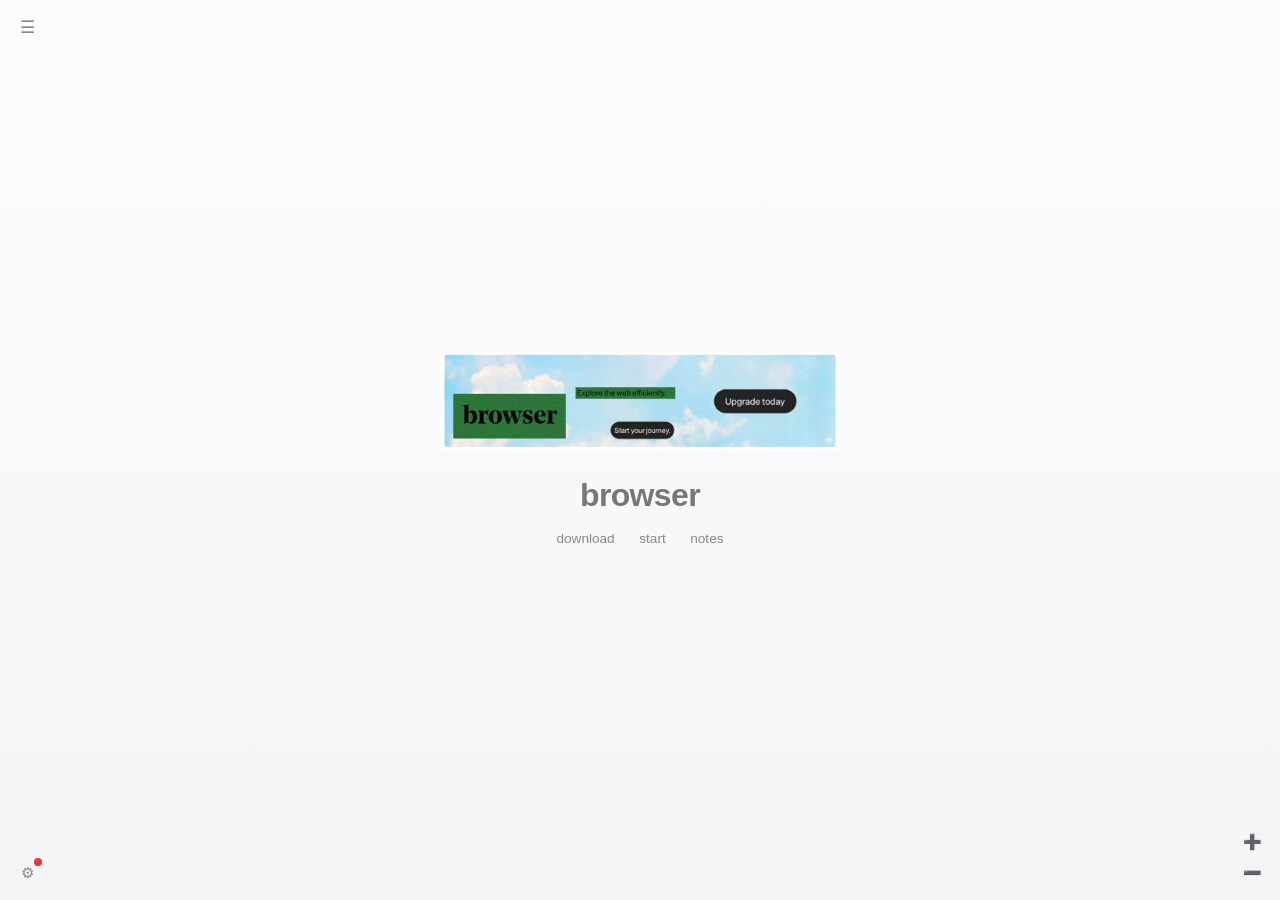
==== docs/index.html @ f2b60b20 "refactor: reorganize gh-pages branch for /docs deployment - Move all website content into docs/ (Git" ====
<!DOCTYPE html>
<html lang="en">
<head>
  <meta charset="UTF-8">
  <meta name="viewport" content="width=device-width, initial-scale=1">
  <title>browser</title>
  <link rel="stylesheet" href="assets/css/site.css">
</head>
<body class="sidebar-hidden">
  <button class="sidebar-toggle" onclick="toggleSidebar()">☰</button>
  <button class="settings-fab" type="button" aria-label="Settings" title="Settings" aria-expanded="false" onclick="toggleSettingsModal(event)">⚙</button>
  <div class="zoom-controls">
    <button type="button" aria-label="Zoom in" onclick="zoomIn()">➕</button>
    <button type="button" aria-label="Zoom out" onclick="zoomOut()">➖</button>
  </div>
  <div class="settings-modal" id="settingsModal" role="dialog" aria-label="Settings" aria-hidden="true">
    <div class="settings-modal-title">Settings</div>
    <div class="settings-modal-note">Theme</div>
    <div class="settings-theme-options">
      <button class="settings-theme-btn" type="button" data-theme="default" onclick="setTheme('default')">Default</button>
      <button class="settings-theme-btn" type="button" data-theme="neutral" onclick="setTheme('neutral')">Neutral</button>
    </div>
    <div class="settings-release">
      <div class="settings-release-row"><span>Current</span><strong id="currentRelease">n/a</strong></div>
      <div class="settings-release-row"><span>Website</span><strong id="websiteVersion">n/a</strong></div>
      <div class="settings-release-row"><span>Latest</span><strong id="latestRelease">n/a</strong></div>
      <div class="settings-release-row"><span>Installer</span><strong>DMG (macOS)</strong></div>
    </div>
  </div>

  <aside class="sidebar">
    <img src="https://avatars.githubusercontent.com/u/258653415?s=200&v=4" class="sidebar-logo" style="width: 32px; height: 32px; border-radius: 6px; margin-bottom: 0.5rem;">

    <div class="sidebar-title">Navigation</div>
    <ul class="sidebar-nav">
      <li><a href="index.html">Home</a></li>
      <li><a href="https://github.com/palmshed/via/releases/latest/download/via.dmg">Download</a></li>
      <li><a href="features.html">Features</a></li>
    </ul>

    <div class="sidebar-title">Links</div>
    <ul class="sidebar-nav">
      <li><a href="https://github.com/palmshed" target="_blank">♡</a></li>
    </ul>

    <div class="sidebar-title">Blog</div>
    <ul class="sidebar-nav">
      <li><a href="getting-started.html">Start</a></li>
      <li><a href="writings/fundamentals.html">Fundamentals</a></li>
      <li><a href="writings/browser-ai.html">AI</a></li>
      <li><a href="writings/handmade.html">Handmade</a></li>
      <li><a href="book-of-faith.html">Faith</a></li>
    </ul>
  </aside>

  <main class="main centered">
    <img src="assets/images/brand-mark.png" width="400" height="100" decoding="async" fetchpriority="high" alt="browser">
    <h1>browser</h1>
    <div class="home-links">
      <a href="https://github.com/palmshed/via/releases/latest/download/via.dmg">download</a>
      <span>·</span>
      <a href="getting-started.html">start</a>
      <span>·</span>
      <a href="https://palmshed.medium.com/notes-520da32fc748">notes</a>
    </div>
  </main>

  <script>
    function toggleSidebar() {
      document.body.classList.toggle('sidebar-hidden');
      document.querySelector('.sidebar-toggle').textContent =
        document.body.classList.contains('sidebar-hidden') ? '☰' : '✕';
    }

    function toggleSettingsModal(event) {
      event.stopPropagation();
      const modal = document.getElementById("settingsModal");
      const fab = document.querySelector(".settings-fab");
      if (!modal || !fab) return;
      const isOpen = modal.classList.toggle("open");
      modal.setAttribute("aria-hidden", isOpen ? "false" : "true");
      fab.setAttribute("aria-expanded", isOpen ? "true" : "false");
    }

    function closeSettingsModal() {
      const modal = document.getElementById("settingsModal");
      const fab = document.querySelector(".settings-fab");
      if (!modal || !fab) return;
      modal.classList.remove("open");
      modal.setAttribute("aria-hidden", "true");
      fab.setAttribute("aria-expanded", "false");
    }

    function syncThemeButtons(theme) {
      document.querySelectorAll(".settings-theme-btn").forEach((btn) => {
        btn.classList.toggle("active", btn.dataset.theme === theme);
      });
    }

    function applyTheme(theme) {
      document.body.setAttribute("data-theme", theme);
      syncThemeButtons(theme);
    }

    function setTheme(theme) {
      localStorage.setItem("browser-theme", theme);
      applyTheme(theme);
    }

    function initTheme() {
      const savedTheme = localStorage.getItem("browser-theme") || "default";
      applyTheme(savedTheme);
    }

    function checkForUpdates() {
      const fab = document.querySelector(".settings-fab");
      if (!fab) return;
      const lastVersion = localStorage.getItem("last-website-version");
      const currentVersion = document.getElementById("websiteVersion")?.textContent;
      if (currentVersion && currentVersion !== "n/a" && currentVersion !== lastVersion) {
        fab.classList.add("has-updates");
      }
      fab.addEventListener("click", () => {
        fab.classList.remove("has-updates");
        if (currentVersion && currentVersion !== "n/a") {
          localStorage.setItem("last-website-version", currentVersion);
        }
      }, { once: true });
    }

    async function loadReleaseInfo() {
      const currentEl = document.getElementById("currentRelease");
      const websiteEl = document.getElementById("websiteVersion");
      const latestEl = document.getElementById("latestRelease");
      if (!currentEl || !latestEl) return;

      currentEl.textContent = "n/a";
      latestEl.textContent = "n/a";
      if (websiteEl) websiteEl.textContent = "n/a";

      let fallbackCurrent = "";
      try {
        const currentRes = await fetch("VERSION", { cache: "no-store" });
        if (currentRes.ok) {
          fallbackCurrent = (await currentRes.text()).trim();
        }
      } catch (_) {}

      try {
        const latestRes = await fetch("https://api.github.com/repos/palmshed/via/releases/latest", {
          headers: { "Accept": "application/vnd.github+json" },
        });
        if (latestRes.ok) {
          const latest = await latestRes.json();
          const tag = String(latest.tag_name || "").replace(/^desktop\/app-/, "");
          if (tag) {
            latestEl.textContent = tag;
            currentEl.textContent = tag;
          }
        }
      } catch (_) {}

      if (fallbackCurrent) {
        currentEl.textContent = fallbackCurrent;
      }

      if (websiteEl) {
        try {
          const webRes = await fetch("WEBSITE-VERSION", { cache: "no-store" });
          if (webRes.ok) {
            websiteEl.textContent = (await webRes.text()).trim();
          } else {
            websiteEl.textContent = new Date().toISOString().split('T')[0];
          }
        } catch (_) {
          websiteEl.textContent = new Date().toISOString().split('T')[0];
        }
      }
    }

    document.addEventListener("click", (event) => {
      const modal = document.getElementById("settingsModal");
      const fab = document.querySelector(".settings-fab");
      if (!modal || !fab) return;
      if (!modal.contains(event.target) && !fab.contains(event.target)) {
        closeSettingsModal();
      }
    });

    document.addEventListener("keydown", (event) => {
      if (event.key === "Escape") {
        closeSettingsModal();
      }
    });

    (function () {
      initTheme();
      loadReleaseInfo().then(checkForUpdates);

      const currentZoom = { level: 1 };
      function zoomIn() {
        if (currentZoom.level < 2) {
          currentZoom.level += 0.1;
          document.body.style.zoom = currentZoom.level;
        }
      }
      function zoomOut() {
        if (currentZoom.level > 0.5) {
          currentZoom.level -= 0.1;
          document.body.style.zoom = currentZoom.level;
        }
      }
      window.zoomIn = zoomIn;
      window.zoomOut = zoomOut;

      const toggleBtn = document.querySelector('.sidebar-toggle');
      if (!toggleBtn) return;
      const getScrollPosition = () => window.scrollY || document.documentElement.scrollTop || document.body.scrollTop || 0;
      const handleScroll = () => {
        if (getScrollPosition() > 0) {
          toggleBtn.classList.add('scroll-hide');
        } else {
          toggleBtn.classList.remove('scroll-hide');
        }
      };
      window.addEventListener('scroll', handleScroll, { passive: true });
      handleScroll();
    })();
  </script>
</body>
</html>
---- docs/assets/css/site.css ----
* { box-sizing: border-box; }
:root {
  --sidebar-width: 240px;
  --text: #1a1a1a;
  --text-muted: #888888;
  --bg: #ffffff;
  --border: #e5e5e5;
  --radius: 6px;
}
body {
  margin: 0;
  min-height: 100vh;
  display: flex;
  font-family: -apple-system, BlinkMacSystemFont, sans-serif;
  background: linear-gradient(180deg, #f7f7f9 0%, #ebedf1 60%, #e1e3e8 100%);
  color: var(--text);
  line-height: 1.5;
  -webkit-font-smoothing: antialiased;
}

body::before {
  content: "";
  position: fixed;
  inset: 0;
  background: rgba(255, 255, 255, 0.6);
  mix-blend-mode: lighten;
  pointer-events: none;
  z-index: -2;
}
body::after {
  content: "";
  position: fixed;
  inset: 0;
  pointer-events: none;
  z-index: -1;
  opacity: 0;
}

.sidebar-toggle {
  position: fixed;
  top: 0.9rem;
  left: 0.9rem;
  width: 26px;
  height: 26px;
  background: transparent;
  border: 0;
  border-radius: 0;
  cursor: pointer;
  display: flex;
  align-items: center;
  justify-content: center;
  font-size: 17px;
  font-weight: 400;
  color: var(--text-muted);
  z-index: 120;
  transition: left 0.2s ease, color 0.15s ease, opacity 0.15s ease;
}
.sidebar-toggle.scroll-hide {
  opacity: 0;
  pointer-events: none;
  transform: translateX(-10px);
}
.sidebar-toggle.scroll-hide { opacity: 0; pointer-events: none; }
.sidebar-toggle:hover { color: var(--text); opacity: 1; }
body.sidebar-hidden .sidebar-toggle { left: 0.9rem; }
body:not(.sidebar-hidden) .sidebar-toggle { left: calc(var(--sidebar-width) + 0.9rem); }

.settings-fab {
  position: fixed;
  left: 0.9rem;
  bottom: 0.9rem;
  width: 26px;
  height: 26px;
  background: transparent;
  border: 0;
  border-radius: 0;
  cursor: pointer;
  display: flex;
  align-items: center;
  justify-content: center;
  font-size: 15px;
  font-weight: 400;
  color: var(--text-muted);
  z-index: 120;
}
.settings-fab.has-updates::after {
  content: '';
  position: absolute;
  top: -2px;
  right: -2px;
  width: 8px;
  height: 8px;
  background: #e53935;
  border-radius: 50%;
  animation: pulse 2s infinite;
}
@keyframes pulse {
  0% { opacity: 1; transform: scale(1); }
  50% { opacity: 0.7; transform: scale(1.1); }
  100% { opacity: 1; transform: scale(1); }
}
  transition: color 0.15s ease, opacity 0.15s ease;
}
.settings-fab:hover { color: var(--text); opacity: 1; }

.zoom-controls {
  position: fixed !important;
  right: 0.9rem !important;
  bottom: 0.9rem !important;
  display: flex !important;
  flex-direction: column;
  gap: 0.3rem;
  z-index: 120;
}
.zoom-controls button {
  width: 26px;
  height: 26px;
  background: transparent;
  border: 0;
  border-radius: 0;
  cursor: pointer;
  display: flex;
  align-items: center;
  justify-content: center;
  font-size: 15px;
  font-weight: 400;
  color: var(--text-muted);
  transition: color 0.15s ease, opacity 0.15s ease;
}
.zoom-controls button:hover { color: var(--text); opacity: 1; }

.settings-modal {
  position: fixed;
  left: 0.9rem;
  bottom: 2.9rem;
  min-width: 170px;
  max-width: 200px;
  padding: 0.45rem 0.5rem;
  border: 1px solid var(--border);
  border-radius: 5px;
  background: rgba(255, 255, 255, 0.9);
  color: var(--text);
  z-index: 130;
  box-shadow: 0 2px 8px rgba(0, 0, 0, 0.08);
  opacity: 0;
  transform: translateY(4px);
  pointer-events: none;
  transition: opacity 0.1s ease, transform 0.1s ease;
}
.settings-modal.open {
  opacity: 1;
  transform: translateY(0);
  pointer-events: auto;
}
.settings-modal-title {
  font-size: 0.72rem;
  font-weight: 600;
  margin-bottom: 0.15rem;
}
.settings-modal-note {
  font-size: 0.66rem;
  color: var(--text-muted);
  margin-bottom: 0.2rem;
}
.settings-theme-options {
  display: grid;
  gap: 0.1rem;
}
.settings-theme-btn {
  border: 0;
  border-radius: 3px;
  background: transparent;
  color: var(--text);
  font-size: 0.68rem;
  text-align: left;
  padding: 0.18rem 0.28rem 0.18rem 0.85rem;
  cursor: pointer;
  outline: none;
  box-shadow: none;
  appearance: none;
  position: relative;
  padding-left: 1rem;
}
.settings-theme-btn:hover {
  border: 0;
  background: transparent;
  color: var(--text);
  outline: none;
  box-shadow: none;
}
.settings-theme-btn:focus,
.settings-theme-btn:focus-visible,
.settings-theme-btn:active {
  outline: none;
  box-shadow: none;
  border: 0;
}
.settings-theme-btn.active {
  background: transparent;
  font-weight: 500;
}
.settings-theme-btn.active::before {
  content: "";
  position: absolute;
  left: 0.3rem;
  top: 50%;
  width: 0.2rem;
  height: 0.2rem;
  border-radius: 50%;
  background: currentColor;
  transform: translateY(-50%);
  opacity: 0.45;
}
.settings-release {
  margin-top: 0.28rem;
  padding-top: 0.28rem;
  border-top: 1px solid var(--border);
}
.settings-release-row {
  display: flex;
  align-items: center;
  justify-content: space-between;
  gap: 0.5rem;
  font-size: 0.64rem;
  color: var(--text-muted);
  line-height: 1.3;
}
.settings-release-row + .settings-release-row {
  margin-top: 0.1rem;
}
.settings-release-row strong {
  color: var(--text);
  font-weight: 500;
}

.sidebar {
  width: var(--sidebar-width);
  background: rgba(255, 255, 255, 0.9);
  border-right: 1px solid var(--border);
  padding: 3.5rem 1.25rem 2rem;
  display: flex;
  flex-direction: column;
  position: fixed;
  height: 100vh;
  overflow-y: auto;
  z-index: 110;
  transition: transform 0.2s ease;
}
body.sidebar-hidden .sidebar { transform: translateX(-100%); }

.sidebar-logo { font-size: 1rem; font-weight: 600; margin-bottom: 0.15rem; }
.sidebar-title { font-size: 0.6rem; text-transform: uppercase; letter-spacing: 0.1em; color: var(--text-muted); margin-bottom: 0.5rem; margin-top: 1.25rem; }
.sidebar-nav { list-style: none; padding: 0; margin: 0 0 1.5rem; }
.sidebar-nav li { margin-bottom: 0.1rem; }
.sidebar-nav a { color: var(--text-muted); text-decoration: none; font-size: 0.8rem; display: block; padding: 0.35rem 0.5rem; border-radius: 4px; transition: 0.15s; }
.sidebar-nav a:hover { color: var(--text); background: #fafafa; }

.main {
  flex: 1;
  margin-left: var(--sidebar-width);
  padding: 3rem 2rem;
  transition: margin 0.2s ease;
  max-width: 560px;
  z-index: 100;
  position: relative;
}
body.sidebar-hidden .main { margin: 0 auto; }
.main.centered {
  display: flex;
  flex-direction: column;
  align-items: center;
  justify-content: center;
  text-align: center;
  margin: 0 auto;
  max-width: 100%;
}

.loader { width: 20px; height: 20px; border: 1.5px solid var(--border); border-top-color: var(--text); border-radius: 50%; animation: spin 0.6s linear infinite; margin-bottom: 1.25rem; }
@keyframes spin { to { transform: rotate(360deg); } }
.loaded .loader { opacity: 0; pointer-events: none; }
img { margin-bottom: 1.25rem; max-width: 100%; height: auto; border-radius: var(--radius); }

h1 {
  font-size: 2rem;
  font-weight: 600;
  margin: 0 0 0.3rem;
  letter-spacing: -0.02em;
  color: #777;
}
h1.page-title { font-size: 1.5rem; font-weight: 600; margin-bottom: 0.3rem; }
a {
  color: inherit;
  text-decoration: none;
  display: inline-block;
  transform: translateY(0) scale(1);
  transition: color 0.15s ease, transform 0.12s ease, opacity 0.12s ease;
}
a:hover { color: #444; }
a:active {
  transform: translateY(1px) scale(0.98);
  opacity: 0.9;
}

.sidebar-nav a,
.home-links a,
.breadcrumb a {
  opacity: 0;
  animation: link-in 0.28s ease forwards;
}

.sidebar-nav li:nth-child(1) a { animation-delay: 0.03s; }
.sidebar-nav li:nth-child(2) a { animation-delay: 0.06s; }
.sidebar-nav li:nth-child(3) a { animation-delay: 0.09s; }
.sidebar-nav li:nth-child(4) a { animation-delay: 0.12s; }
.sidebar-nav li:nth-child(5) a { animation-delay: 0.15s; }
.home-links a:nth-child(1),
.breadcrumb a:nth-child(1) { animation-delay: 0.05s; }
.home-links a:nth-child(2),
.breadcrumb a:nth-child(2) { animation-delay: 0.09s; }
.home-links a:nth-child(3),
.breadcrumb a:nth-child(3) { animation-delay: 0.13s; }

@keyframes link-in {
  from {
    opacity: 0;
    transform: translateY(4px) scale(0.995);
  }
  to {
    opacity: 1;
    transform: translateY(0) scale(1);
  }
}

.home-links {
  display: flex;
  gap: 0.65rem;
  margin-top: 0.35rem;
  font-size: 0.85rem;
  align-items: center;
  justify-content: center;
  flex-wrap: wrap;
}
.home-links a { color: var(--text-muted); }
.home-links a:hover { color: var(--text); }
.home-links span { color: var(--border); }
.breadcrumb { display: flex; align-items: center; gap: 0.35rem; font-size: 0.75rem; color: var(--text-muted); margin-bottom: 1.25rem; }
.breadcrumb a { color: var(--text-muted); }
.breadcrumb a:hover { color: var(--text); }
.breadcrumb span { color: var(--border); }

.page-header { margin-bottom: 1.5rem; padding-bottom: 1.25rem; border-bottom: 1px solid var(--border); }
.page-header .category { display: inline-block; font-size: 0.6rem; font-weight: 600; text-transform: uppercase; letter-spacing: 0.08em; color: #444; margin-bottom: 0.4rem; }
.page-header .date { color: var(--text-muted); font-size: 0.8rem; }

.content {
  font-size: 0.9rem;
  line-height: 1.6;
  width: 100%;
  max-width: 560px;
  display: grid;
  gap: 0.75rem;
}
.content p { margin: 0 0 1rem; }
.content ul, .content ol { margin: 0 0 1rem; padding-left: 1rem; }
.content li { margin-bottom: 0.25rem; }
.content code { background: #fafafa; padding: 0.1rem 0.3rem; border-radius: 3px; font-family: "SF Mono", Monaco, monospace; font-size: 0.85em; }
.content pre { background: #fafafa; padding: 0.75rem; border-radius: 4px; overflow-x: auto; margin: 0.5rem 0; }
.content pre code { background: transparent; padding: 0; }

.section {
  border: 1px solid var(--border);
  border-radius: var(--radius);
  padding: 1rem;
  margin: 0;
  min-height: 120px;
}
.section h3 { margin: 0 0 0.35rem; font-size: 0.9rem; font-weight: 600; }
.section p { margin: 0; color: var(--text-muted); font-size: 0.85rem; }
.section ul { margin: 0.35rem 0 0; padding-left: 0.85rem; }
.section li { color: var(--text-muted); font-size: 0.8rem; }

.shortcuts-grid { display: grid; grid-template-columns: repeat(auto-fill, minmax(120px, 1fr)); gap: 0.4rem; margin-top: 0.6rem; }
.shortcut { display: flex; align-items: center; gap: 0.4rem; padding: 0.3rem 0.5rem; background: #fafafa; border-radius: 4px; font-size: 0.75rem; }
.shortcut kbd { background: var(--bg); border: 1px solid var(--border); border-radius: 3px; padding: 0.1rem 0.3rem; font-family: "SF Mono", Monaco, monospace; font-size: 0.65rem; min-width: 36px; text-align: center; }

@media (max-width: 768px) {
  .sidebar {
    display: flex !important;
    transform: translateX(-100%);
    z-index: 200;
    box-shadow: 2px 0 10px rgba(0,0,0,0.1);
  }
  body:not(.sidebar-hidden) .sidebar { transform: translateX(0); }
  .sidebar-toggle {
    display: flex !important;
    left: 0.6rem !important;
    top: 0.6rem !important;
  }
  body:not(.sidebar-hidden) .sidebar-toggle {
    left: calc(var(--sidebar-width) + 0.6rem) !important;
  }
  .settings-fab {
    left: 0.6rem !important;
    bottom: 0.6rem !important;
  }
  .settings-modal {
    left: 0.6rem !important;
    bottom: 2.55rem !important;
  }
  .main { margin: 0 auto !important; padding: 3.5rem 0.85rem 1.25rem; }
  h1 { font-size: 1.5rem; }
  h1.page-title { font-size: 1.25rem; }
  .content {
    max-width: 100%;
    gap: 0.55rem;
    font-size: 0.86rem;
  }
  .section {
    padding: 0.75rem;
    min-height: 96px;
  }
  .section h3 { font-size: 0.82rem; margin-bottom: 0.25rem; }
  .section p { font-size: 0.8rem; }
  .section ul, .section ol { margin-bottom: 0.65rem; }
  .section li { font-size: 0.76rem; }
  .shortcuts-grid { grid-template-columns: repeat(2, 1fr); }
}

@media (prefers-reduced-motion: reduce) {
  a { transition: color 0.15s ease; }
  .sidebar-nav a,
  .home-links a,
  .breadcrumb a {
    opacity: 1;
    animation: none;
  }
  a:active {
    transform: none;
    opacity: 1;
  }
}

[data-theme="neutral"] {
  --text-muted: #555759;
  --text: #555759;
  --border: #d0d0d0;
  --bg: #e8e8e8;
}
[data-theme="neutral"] body {
  background: linear-gradient(180deg, #d8d8d8 0%, #c8c8c8 60%, #b8b8b8 100%) !important;
}
[data-theme="neutral"] .sidebar {
  background: rgba(230, 230, 230, 0.95) !important;
}
[data-theme="neutral"] .section {
  border-color: #d0d0d0 !important;
  background: rgba(240, 240, 240, 0.9) !important;
}
[data-theme="neutral"] h1,
[data-theme="neutral"] h1.page-title {
  color: #555759 !important;
}
[data-theme="neutral"] a:hover {
  color: #555759 !important;
}
[data-theme="neutral"] .sidebar-nav a:hover {
  background: #d8d8d8 !important;
}
[data-theme="neutral"] .shortcut {
  background: #d8d8d8 !important;
}
[data-theme="neutral"] .shortcut kbd {
  background: #e8e8e8 !important;
  border-color: #b0b0b0 !important;
}
[data-theme="neutral"] .content pre {
  background: #d8d8d8 !important;
}
[data-theme="neutral"] .content code {
  background: #d8d8d8 !important;
}
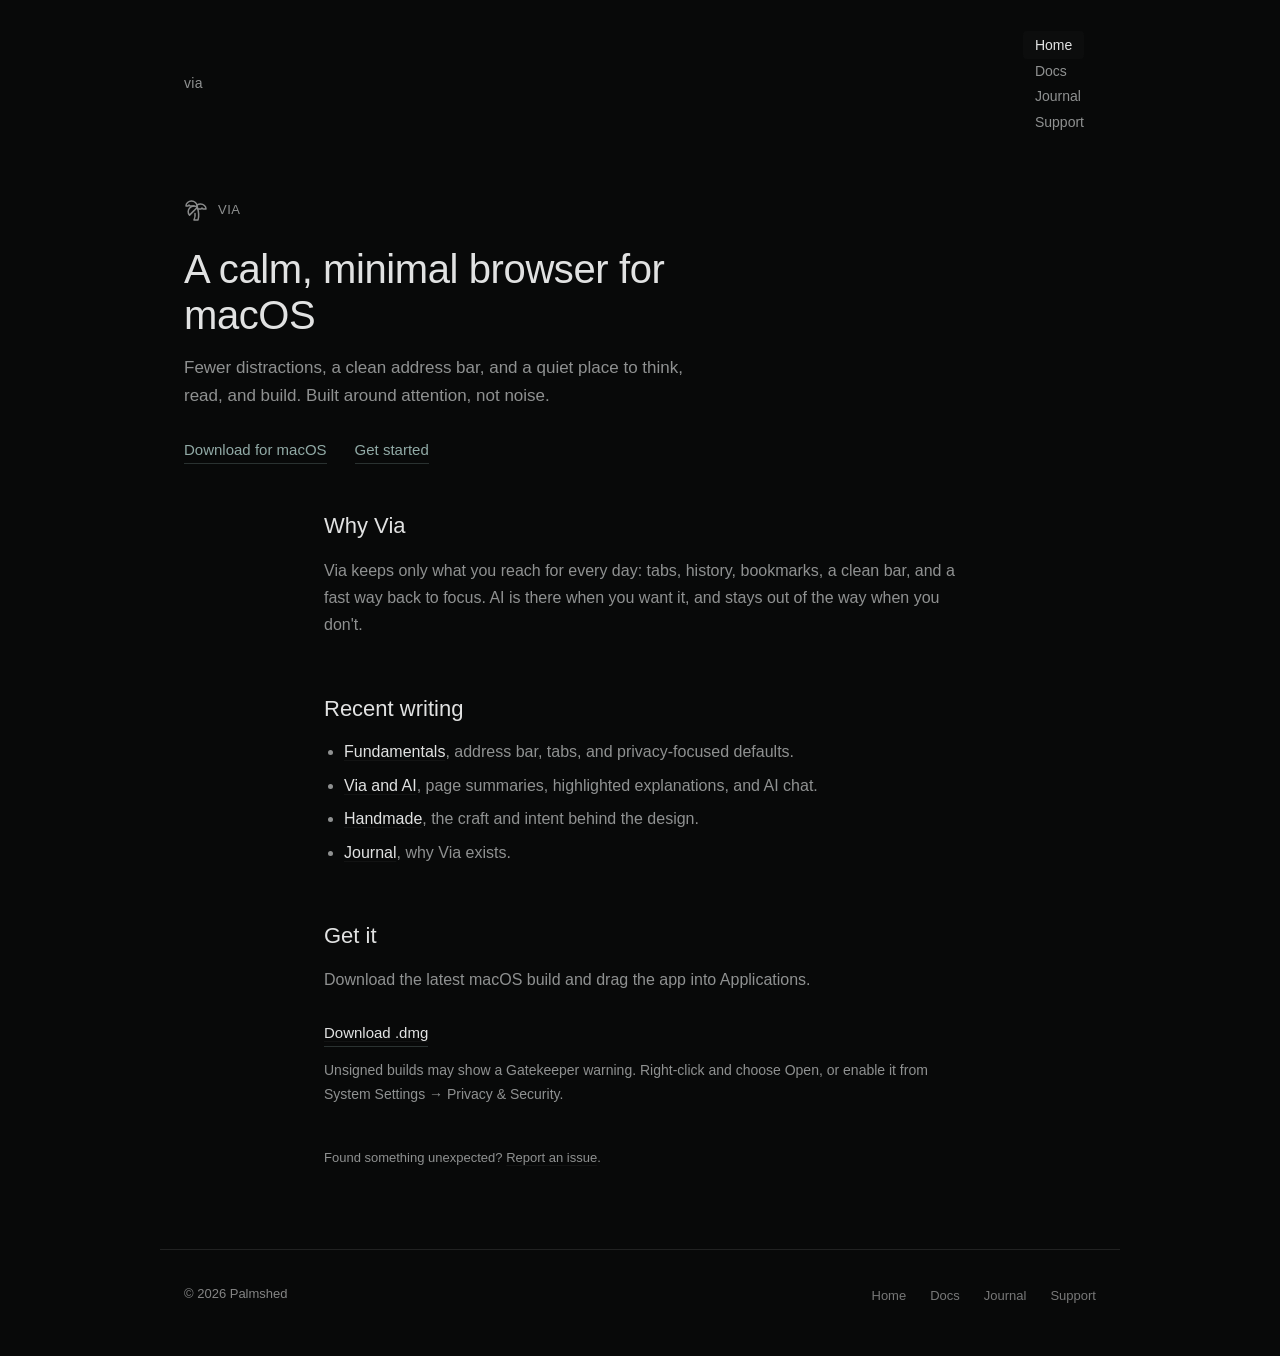
==== commit 2f4ff201: "restyle: align website with shed/website design system Replace sidebar layout with horizontal top na" ====
--- a/docs/index.html
+++ b/docs/index.html
@@ -1,231 +1,110 @@
-<!DOCTYPE html>
+<!doctype html>
 <html lang="en">
-<head>
-  <meta charset="UTF-8">
-  <meta name="viewport" content="width=device-width, initial-scale=1">
-  <title>browser</title>
-  <link rel="stylesheet" href="assets/css/site.css">
-</head>
-<body class="sidebar-hidden">
-  <button class="sidebar-toggle" onclick="toggleSidebar()">☰</button>
-  <button class="settings-fab" type="button" aria-label="Settings" title="Settings" aria-expanded="false" onclick="toggleSettingsModal(event)">⚙</button>
-  <div class="zoom-controls">
-    <button type="button" aria-label="Zoom in" onclick="zoomIn()">➕</button>
-    <button type="button" aria-label="Zoom out" onclick="zoomOut()">➖</button>
-  </div>
-  <div class="settings-modal" id="settingsModal" role="dialog" aria-label="Settings" aria-hidden="true">
-    <div class="settings-modal-title">Settings</div>
-    <div class="settings-modal-note">Theme</div>
-    <div class="settings-theme-options">
-      <button class="settings-theme-btn" type="button" data-theme="default" onclick="setTheme('default')">Default</button>
-      <button class="settings-theme-btn" type="button" data-theme="neutral" onclick="setTheme('neutral')">Neutral</button>
+  <head>
+    <meta charset="utf-8" />
+    <meta name="viewport" content="width=device-width, initial-scale=1" />
+    <title>Via</title>
+    <meta name="description" content="Via ~ a calm, minimal browser for macOS." />
+    <link rel="stylesheet" href="assets/css/site.css" />
+    <link rel="icon" href="favicon.png" type="image/png" />
+    <link rel="apple-touch-icon" href="assets/images/apple-touch-icon.png" />
+    <link rel="manifest" href="site.webmanifest" />
+  </head>
+  <body>
+    <nav>
+      <span class="nav-mark">via</span>
+      <ul class="nav-links" id="nav">
+        <li><a href="./index.html" class="active">Home</a></li>
+        <li><a href="./getting-started.html">Docs</a></li>
+        <li><a href="./book-of-faith.html">Journal</a></li>
+        <li><a href="./features.html">Support</a></li>
+      </ul>
+      <button class="mobile-menu-toggle" aria-label="Menu" aria-expanded="false">Menu</button>
+    </nav>
+
+    <div class="hero">
+      <div class="hero-content">
+        <div class="hero-mark">
+          <svg viewBox="0 0 24 24" fill="none" stroke="currentColor" stroke-width="1.5" stroke-linecap="round" stroke-linejoin="round" aria-hidden="true">
+            <path d="M13 8c0-2.76-2.46-5-5.5-5S2 5.24 2 8h2l1-1 1 1h4"/>
+            <path d="M13 7.14A5.82 5.82 0 0 1 16.5 6c3.04 0 5.5 2.24 5.5 5h-3l-1-1-1 1h-3"/>
+            <path d="M5.89 9.71c-2.15 2.15-2.3 5.47-.35 7.43l4.24-4.25.7-.7.71-.71 2.12-2.12c-1.95-1.96-5.27-1.8-7.42.35"/>
+            <path d="M11 15.5c.5 2.5-.17 4.5-1 6.5h4c2-5.5-.5-12-1-14"/>
+          </svg>
+          <span>via</span>
+        </div>
+        <h1>A calm, minimal browser for macOS</h1>
+        <p>Fewer distractions, a clean address bar, and a quiet place to think, read, and build. Built around attention, not noise.</p>
+        <div class="hero-actions">
+          <a href="https://github.com/palmshed/via/releases/latest/download/via.dmg">Download for macOS</a>
+          <a href="./getting-started.html">Get started</a>
+        </div>
+      </div>
     </div>
-    <div class="settings-release">
-      <div class="settings-release-row"><span>Current</span><strong id="currentRelease">n/a</strong></div>
-      <div class="settings-release-row"><span>Website</span><strong id="websiteVersion">n/a</strong></div>
-      <div class="settings-release-row"><span>Latest</span><strong id="latestRelease">n/a</strong></div>
-      <div class="settings-release-row"><span>Installer</span><strong>DMG (macOS)</strong></div>
+
+    <div class="page">
+      <section>
+        <h2>Why Via</h2>
+        <p>Via keeps only what you reach for every day: tabs, history, bookmarks, a clean bar, and a fast way back to focus. AI is there when you want it, and stays out of the way when you don't.</p>
+      </section>
+
+      <section>
+        <h2>Recent writing</h2>
+        <ul>
+          <li><a href="./writings/fundamentals.html">Fundamentals</a>, address bar, tabs, and privacy-focused defaults.</li>
+          <li><a href="./writings/browser-ai.html">Via and AI</a>, page summaries, highlighted explanations, and AI chat.</li>
+          <li><a href="./writings/handmade.html">Handmade</a>, the craft and intent behind the design.</li>
+          <li><a href="./book-of-faith.html">Journal</a>, why Via exists.</li>
+        </ul>
+      </section>
+
+      <section>
+        <h2>Get it</h2>
+        <p>Download the latest macOS build and drag the app into Applications.</p>
+        <div class="hero-actions">
+          <a href="https://github.com/palmshed/via/releases/latest/download/via.dmg">Download .dmg</a>
+        </div>
+        <p class="subtext">Unsigned builds may show a Gatekeeper warning. Right-click and choose Open, or enable it from System Settings → Privacy &amp; Security.</p>
+      </section>
+
+      <p class="feedback">Found something unexpected? <a href="https://github.com/palmshed/via/issues">Report an issue</a>.</p>
     </div>
-  </div>
 
-  <aside class="sidebar">
-    <img src="https://avatars.githubusercontent.com/u/258653415?s=200&v=4" class="sidebar-logo" style="width: 32px; height: 32px; border-radius: 6px; margin-bottom: 0.5rem;">
+    <footer>
+      <p>&copy; 2026 Palmshed</p>
+      <ul class="footer-links">
+        <li><a href="./index.html">Home</a></li>
+        <li><a href="./getting-started.html">Docs</a></li>
+        <li><a href="./book-of-faith.html">Journal</a></li>
+        <li><a href="./features.html">Support</a></li>
+      </ul>
+    </footer>
 
-    <div class="sidebar-title">Navigation</div>
-    <ul class="sidebar-nav">
-      <li><a href="index.html">Home</a></li>
-      <li><a href="https://github.com/palmshed/via/releases/latest/download/via.dmg">Download</a></li>
-      <li><a href="features.html">Features</a></li>
-    </ul>
-
-    <div class="sidebar-title">Links</div>
-    <ul class="sidebar-nav">
-      <li><a href="https://github.com/palmshed" target="_blank">♡</a></li>
-    </ul>
-
-    <div class="sidebar-title">Blog</div>
-    <ul class="sidebar-nav">
-      <li><a href="getting-started.html">Start</a></li>
-      <li><a href="writings/fundamentals.html">Fundamentals</a></li>
-      <li><a href="writings/browser-ai.html">AI</a></li>
-      <li><a href="writings/handmade.html">Handmade</a></li>
-      <li><a href="book-of-faith.html">Faith</a></li>
-    </ul>
-  </aside>
-
-  <main class="main centered">
-    <img src="assets/images/brand-mark.png" width="400" height="100" decoding="async" fetchpriority="high" alt="browser">
-    <h1>browser</h1>
-    <div class="home-links">
-      <a href="https://github.com/palmshed/via/releases/latest/download/via.dmg">download</a>
-      <span>·</span>
-      <a href="getting-started.html">start</a>
-      <span>·</span>
-      <a href="https://palmshed.medium.com/notes-520da32fc748">notes</a>
-    </div>
-  </main>
-
-  <script>
-    function toggleSidebar() {
-      document.body.classList.toggle('sidebar-hidden');
-      document.querySelector('.sidebar-toggle').textContent =
-        document.body.classList.contains('sidebar-hidden') ? '☰' : '✕';
-    }
-
-    function toggleSettingsModal(event) {
-      event.stopPropagation();
-      const modal = document.getElementById("settingsModal");
-      const fab = document.querySelector(".settings-fab");
-      if (!modal || !fab) return;
-      const isOpen = modal.classList.toggle("open");
-      modal.setAttribute("aria-hidden", isOpen ? "false" : "true");
-      fab.setAttribute("aria-expanded", isOpen ? "true" : "false");
-    }
-
-    function closeSettingsModal() {
-      const modal = document.getElementById("settingsModal");
-      const fab = document.querySelector(".settings-fab");
-      if (!modal || !fab) return;
-      modal.classList.remove("open");
-      modal.setAttribute("aria-hidden", "true");
-      fab.setAttribute("aria-expanded", "false");
-    }
-
-    function syncThemeButtons(theme) {
-      document.querySelectorAll(".settings-theme-btn").forEach((btn) => {
-        btn.classList.toggle("active", btn.dataset.theme === theme);
-      });
-    }
-
-    function applyTheme(theme) {
-      document.body.setAttribute("data-theme", theme);
-      syncThemeButtons(theme);
-    }
-
-    function setTheme(theme) {
-      localStorage.setItem("browser-theme", theme);
-      applyTheme(theme);
-    }
-
-    function initTheme() {
-      const savedTheme = localStorage.getItem("browser-theme") || "default";
-      applyTheme(savedTheme);
-    }
-
-    function checkForUpdates() {
-      const fab = document.querySelector(".settings-fab");
-      if (!fab) return;
-      const lastVersion = localStorage.getItem("last-website-version");
-      const currentVersion = document.getElementById("websiteVersion")?.textContent;
-      if (currentVersion && currentVersion !== "n/a" && currentVersion !== lastVersion) {
-        fab.classList.add("has-updates");
-      }
-      fab.addEventListener("click", () => {
-        fab.classList.remove("has-updates");
-        if (currentVersion && currentVersion !== "n/a") {
-          localStorage.setItem("last-website-version", currentVersion);
-        }
-      }, { once: true });
-    }
-
-    async function loadReleaseInfo() {
-      const currentEl = document.getElementById("currentRelease");
-      const websiteEl = document.getElementById("websiteVersion");
-      const latestEl = document.getElementById("latestRelease");
-      if (!currentEl || !latestEl) return;
-
-      currentEl.textContent = "n/a";
-      latestEl.textContent = "n/a";
-      if (websiteEl) websiteEl.textContent = "n/a";
-
-      let fallbackCurrent = "";
-      try {
-        const currentRes = await fetch("VERSION", { cache: "no-store" });
-        if (currentRes.ok) {
-          fallbackCurrent = (await currentRes.text()).trim();
-        }
-      } catch (_) {}
-
-      try {
-        const latestRes = await fetch("https://api.github.com/repos/palmshed/via/releases/latest", {
-          headers: { "Accept": "application/vnd.github+json" },
+    <script>
+      (function() {
+        var toggle = document.querySelector('.mobile-menu-toggle');
+        var nav = document.getElementById('nav');
+        if (!toggle || !nav) return;
+        function sync() { toggle.setAttribute('aria-expanded', nav.classList.contains('active')); }
+        toggle.addEventListener('click', function(e) {
+          e.stopPropagation();
+          nav.classList.toggle('active');
+          sync();
         });
-        if (latestRes.ok) {
-          const latest = await latestRes.json();
-          const tag = String(latest.tag_name || "").replace(/^desktop\/app-/, "");
-          if (tag) {
-            latestEl.textContent = tag;
-            currentEl.textContent = tag;
+        document.addEventListener('click', function(e) {
+          if (nav.classList.contains('active') && !nav.contains(e.target) && e.target !== toggle) {
+            nav.classList.remove('active');
+            sync();
           }
-        }
-      } catch (_) {}
-
-      if (fallbackCurrent) {
-        currentEl.textContent = fallbackCurrent;
-      }
-
-      if (websiteEl) {
-        try {
-          const webRes = await fetch("WEBSITE-VERSION", { cache: "no-store" });
-          if (webRes.ok) {
-            websiteEl.textContent = (await webRes.text()).trim();
-          } else {
-            websiteEl.textContent = new Date().toISOString().split('T')[0];
+        });
+        document.addEventListener('keydown', function(e) {
+          if (e.key === 'Escape' && nav.classList.contains('active')) {
+            nav.classList.remove('active');
+            sync();
+            toggle.focus();
           }
-        } catch (_) {
-          websiteEl.textContent = new Date().toISOString().split('T')[0];
-        }
-      }
-    }
-
-    document.addEventListener("click", (event) => {
-      const modal = document.getElementById("settingsModal");
-      const fab = document.querySelector(".settings-fab");
-      if (!modal || !fab) return;
-      if (!modal.contains(event.target) && !fab.contains(event.target)) {
-        closeSettingsModal();
-      }
-    });
-
-    document.addEventListener("keydown", (event) => {
-      if (event.key === "Escape") {
-        closeSettingsModal();
-      }
-    });
-
-    (function () {
-      initTheme();
-      loadReleaseInfo().then(checkForUpdates);
-
-      const currentZoom = { level: 1 };
-      function zoomIn() {
-        if (currentZoom.level < 2) {
-          currentZoom.level += 0.1;
-          document.body.style.zoom = currentZoom.level;
-        }
-      }
-      function zoomOut() {
-        if (currentZoom.level > 0.5) {
-          currentZoom.level -= 0.1;
-          document.body.style.zoom = currentZoom.level;
-        }
-      }
-      window.zoomIn = zoomIn;
-      window.zoomOut = zoomOut;
-
-      const toggleBtn = document.querySelector('.sidebar-toggle');
-      if (!toggleBtn) return;
-      const getScrollPosition = () => window.scrollY || document.documentElement.scrollTop || document.body.scrollTop || 0;
-      const handleScroll = () => {
-        if (getScrollPosition() > 0) {
-          toggleBtn.classList.add('scroll-hide');
-        } else {
-          toggleBtn.classList.remove('scroll-hide');
-        }
-      };
-      window.addEventListener('scroll', handleScroll, { passive: true });
-      handleScroll();
-    })();
-  </script>
-</body>
+        });
+      })();
+    </script>
+  </body>
 </html>
--- a/docs/assets/css/site.css
+++ b/docs/assets/css/site.css
@@ -1,481 +1,685 @@
-* { box-sizing: border-box; }
 :root {
-  --sidebar-width: 240px;
-  --text: #1a1a1a;
-  --text-muted: #888888;
-  --bg: #ffffff;
-  --border: #e5e5e5;
-  --radius: 6px;
-}
+  --bg: #080909;
+  --surface: #0e1010;
+  --text: #e1e2e2;
+  --text-secondary: #8f9191;
+  --accent: #91AAA6;
+  --border: rgba(255, 255, 255, 0.04); /* Soften global border */
+  --code-bg: rgba(255, 255, 255, 0.015); /* Reduce code block background contrast */
+  --font: -apple-system, BlinkMacSystemFont, "Segoe UI", Roboto, Helvetica, Arial, sans-serif;
+  --mono: ui-monospace, SFMono-Regular, "SF Mono", Menlo, Consolas, monospace;
+}
+
+* {
+  box-sizing: border-box;
+  margin: 0;
+  padding: 0;
+}
+
 body {
-  margin: 0;
-  min-height: 100vh;
-  display: flex;
-  font-family: -apple-system, BlinkMacSystemFont, sans-serif;
-  background: linear-gradient(180deg, #f7f7f9 0%, #ebedf1 60%, #e1e3e8 100%);
-  color: var(--text);
-  line-height: 1.5;
+  background: var(--bg);
+  color: var(--text);
+  font-family: var(--font);
+  font-size: 1rem;
+  line-height: 1.6;
   -webkit-font-smoothing: antialiased;
 }
 
-body::before {
-  content: "";
-  position: fixed;
-  inset: 0;
-  background: rgba(255, 255, 255, 0.6);
-  mix-blend-mode: lighten;
-  pointer-events: none;
-  z-index: -2;
-}
-body::after {
-  content: "";
-  position: fixed;
-  inset: 0;
-  pointer-events: none;
-  z-index: -1;
-  opacity: 0;
-}
-
-.sidebar-toggle {
-  position: fixed;
-  top: 0.9rem;
-  left: 0.9rem;
-  width: 26px;
-  height: 26px;
-  background: transparent;
-  border: 0;
-  border-radius: 0;
-  cursor: pointer;
-  display: flex;
-  align-items: center;
-  justify-content: center;
-  font-size: 17px;
-  font-weight: 400;
-  color: var(--text-muted);
-  z-index: 120;
-  transition: left 0.2s ease, color 0.15s ease, opacity 0.15s ease;
-}
-.sidebar-toggle.scroll-hide {
-  opacity: 0;
-  pointer-events: none;
-  transform: translateX(-10px);
-}
-.sidebar-toggle.scroll-hide { opacity: 0; pointer-events: none; }
-.sidebar-toggle:hover { color: var(--text); opacity: 1; }
-body.sidebar-hidden .sidebar-toggle { left: 0.9rem; }
-body:not(.sidebar-hidden) .sidebar-toggle { left: calc(var(--sidebar-width) + 0.9rem); }
-
-.settings-fab {
-  position: fixed;
-  left: 0.9rem;
-  bottom: 0.9rem;
-  width: 26px;
-  height: 26px;
-  background: transparent;
-  border: 0;
-  border-radius: 0;
-  cursor: pointer;
-  display: flex;
-  align-items: center;
-  justify-content: center;
-  font-size: 15px;
-  font-weight: 400;
-  color: var(--text-muted);
-  z-index: 120;
-}
-.settings-fab.has-updates::after {
-  content: '';
-  position: absolute;
-  top: -2px;
-  right: -2px;
-  width: 8px;
-  height: 8px;
-  background: #e53935;
-  border-radius: 50%;
-  animation: pulse 2s infinite;
-}
-@keyframes pulse {
-  0% { opacity: 1; transform: scale(1); }
-  50% { opacity: 0.7; transform: scale(1.1); }
-  100% { opacity: 1; transform: scale(1); }
-}
-  transition: color 0.15s ease, opacity 0.15s ease;
-}
-.settings-fab:hover { color: var(--text); opacity: 1; }
-
-.zoom-controls {
-  position: fixed !important;
-  right: 0.9rem !important;
-  bottom: 0.9rem !important;
-  display: flex !important;
-  flex-direction: column;
-  gap: 0.3rem;
-  z-index: 120;
-}
-.zoom-controls button {
-  width: 26px;
-  height: 26px;
-  background: transparent;
-  border: 0;
-  border-radius: 0;
-  cursor: pointer;
-  display: flex;
-  align-items: center;
-  justify-content: center;
-  font-size: 15px;
-  font-weight: 400;
-  color: var(--text-muted);
-  transition: color 0.15s ease, opacity 0.15s ease;
-}
-.zoom-controls button:hover { color: var(--text); opacity: 1; }
-
-.settings-modal {
-  position: fixed;
-  left: 0.9rem;
-  bottom: 2.9rem;
-  min-width: 170px;
-  max-width: 200px;
-  padding: 0.45rem 0.5rem;
-  border: 1px solid var(--border);
-  border-radius: 5px;
-  background: rgba(255, 255, 255, 0.9);
-  color: var(--text);
-  z-index: 130;
-  box-shadow: 0 2px 8px rgba(0, 0, 0, 0.08);
-  opacity: 0;
-  transform: translateY(4px);
-  pointer-events: none;
-  transition: opacity 0.1s ease, transform 0.1s ease;
-}
-.settings-modal.open {
-  opacity: 1;
-  transform: translateY(0);
-  pointer-events: auto;
-}
-.settings-modal-title {
-  font-size: 0.72rem;
-  font-weight: 600;
-  margin-bottom: 0.15rem;
-}
-.settings-modal-note {
-  font-size: 0.66rem;
-  color: var(--text-muted);
-  margin-bottom: 0.2rem;
-}
-.settings-theme-options {
-  display: grid;
-  gap: 0.1rem;
-}
-.settings-theme-btn {
-  border: 0;
-  border-radius: 3px;
-  background: transparent;
-  color: var(--text);
-  font-size: 0.68rem;
-  text-align: left;
-  padding: 0.18rem 0.28rem 0.18rem 0.85rem;
-  cursor: pointer;
-  outline: none;
-  box-shadow: none;
-  appearance: none;
-  position: relative;
-  padding-left: 1rem;
-}
-.settings-theme-btn:hover {
-  border: 0;
-  background: transparent;
-  color: var(--text);
-  outline: none;
-  box-shadow: none;
-}
-.settings-theme-btn:focus,
-.settings-theme-btn:focus-visible,
-.settings-theme-btn:active {
-  outline: none;
-  box-shadow: none;
-  border: 0;
-}
-.settings-theme-btn.active {
-  background: transparent;
-  font-weight: 500;
-}
-.settings-theme-btn.active::before {
-  content: "";
-  position: absolute;
-  left: 0.3rem;
-  top: 50%;
-  width: 0.2rem;
-  height: 0.2rem;
-  border-radius: 50%;
-  background: currentColor;
-  transform: translateY(-50%);
-  opacity: 0.45;
-}
-.settings-release {
-  margin-top: 0.28rem;
-  padding-top: 0.28rem;
-  border-top: 1px solid var(--border);
-}
-.settings-release-row {
+a {
+  color: var(--text);
+  text-decoration: underline;
+  text-underline-offset: 3px;
+  text-decoration-color: var(--border);
+}
+
+a:hover {
+  color: var(--accent);
+  text-decoration-color: var(--accent);
+}
+
+:focus-visible {
+  outline: 1.5px solid var(--accent);
+  outline-offset: 2px;
+}
+
+/* Navigation */
+nav {
   display: flex;
   align-items: center;
   justify-content: space-between;
+  padding: 2rem 1.5rem 0;
+  max-width: 960px;
+  margin: 0 auto;
+  position: relative;
+}
+
+.nav-links {
+  gap: 0.25rem;
+  list-style: none;
+}
+
+.nav-links li {
+  /* No specific flex display needed here for individual list items */
+}
+
+.nav-mark {
+  font-size: 0.875rem;
+  font-weight: 500;
+  color: var(--text-secondary);
+  letter-spacing: 0.02em;
+}
+
+.nav-links a {
+  font-size: 0.875rem;
+  color: var(--text-secondary);
+  text-decoration: none;
+  padding: 0.375rem 0.75rem;
+  border-radius: 4px;
+  transition: none;
+}
+
+.nav-links a:hover,
+.nav-links a.active {
+  color: var(--text);
+  background: var(--code-bg);
+}
+
+.mobile-menu-toggle {
+  display: none;
+  background: none;
+  border: 1px solid var(--border);
+  border-radius: 4px;
+  cursor: pointer;
+  padding: 0.5rem 0.75rem;
+  color: var(--text-secondary);
+  font-family: var(--font);
+  font-size: 0.8125rem;
+}
+
+.mobile-menu-toggle:hover {
+  color: var(--text);
+  border-color: rgba(255, 255, 255, 0.15);
+}
+
+/* Hero */
+.hero {
+  padding: 4rem 1.5rem 3rem;
+  max-width: 960px;
+  margin: 0 auto;
+}
+
+.hero-content {
+  max-width: 640px;
+}
+
+.hero-mark {
+  display: flex;
+  align-items: center;
+  gap: 0.625rem;
+  margin-bottom: 1.5rem;
+}
+
+.hero-mark svg {
+  width: 1.5rem;
+  height: 1.5rem;
+  opacity: 0.6;
+  flex-shrink: 0;
+}
+
+.hero-mark span {
+  font-size: 0.8125rem;
+  color: var(--text-secondary);
+  font-weight: 500;
+  letter-spacing: 0.04em;
+  text-transform: uppercase;
+}
+
+.hero h1 {
+  font-size: clamp(1.625rem, 4.5vw, 2.5rem);
+  font-weight: 500;
+  line-height: 1.15;
+  margin-bottom: 1rem;
+  letter-spacing: -0.01em;
+  max-width: 500px;
+}
+
+.hero p {
+  font-size: clamp(1rem, 2.5vw, 1.0625rem);
+  color: var(--text-secondary);
+  line-height: 1.65;
+  max-width: 520px;
+}
+
+.hero-actions {
+  margin-top: 1.75rem;
+  display: flex;
+  gap: 1.75rem;
+  align-items: center;
+  flex-wrap: wrap;
+}
+
+.hero-actions a {
+  font-size: 0.9375rem;
+  font-weight: 500;
+  color: var(--accent);
+  text-decoration: none;
+  border-bottom: 1px solid rgba(145, 170, 166, 0.25);
+  padding-bottom: 1px;
+}
+
+.hero-actions a:hover {
+  color: var(--text);
+  border-color: var(--text-secondary);
+}
+
+/* Main content */
+.page {
+  max-width: 680px;
+  margin: 0 auto;
+  padding: 0 1.5rem 5rem;
+}
+
+.page section + section {
+  margin-top: 3.5rem;
+}
+
+.page h2 {
+  font-size: 1.375rem;
+  font-weight: 500;
+  margin-bottom: 1rem;
+  color: var(--text);
+  line-height: 1.3;
+}
+
+.page h3 {
+  font-size: 1.0625rem;
+  font-weight: 500;
+  margin-bottom: 0.75rem;
+  color: var(--text);
+}
+
+.page p {
+  margin-bottom: 1.25rem;
+  color: var(--text-secondary);
+  line-height: 1.7;
+}
+
+.page p:last-child {
+  margin-bottom: 0;
+}
+
+.page ul {
+  margin-bottom: 1.25rem;
+  padding-left: 1.25rem;
+  color: var(--text-secondary);
+}
+
+.page li {
+  margin-bottom: 0.5rem;
+  line-height: 1.6;
+}
+
+.page li:last-child {
+  margin-bottom: 0;
+}
+
+.page li strong {
+  color: var(--text);
+  font-weight: 500;
+}
+
+/* Prose links */
+.page a,
+.hero p a {
+  color: var(--text);
+  text-decoration: underline;
+  text-underline-offset: 3px;
+  text-decoration-color: var(--border);
+}
+
+.page a:hover,
+.hero p a:hover {
+  color: var(--accent);
+  text-decoration-color: var(--accent);
+}
+
+/* Code */
+code {
+  font-family: var(--mono);
+  font-size: 0.875em;
+  color: #d0ddd9;
+  background: var(--code-bg);
+  padding: 0.125rem 0.375rem;
+  border-radius: 3px;
+  word-break: break-word;
+}
+
+pre {
+  background: var(--code-bg);
+  border: 1px solid rgba(255, 255, 255, 0.02);
+  padding: 1rem 1.5rem;
+  overflow-x: auto;
+  margin-top: 1.5rem;
+  margin-bottom: 1.5rem;
+  max-width: 600px;
+  margin-left: auto;
+  margin-right: auto;
+}
+
+pre code {
+  background: none;
+  padding: 0;
+  color: var(--text);
+  font-size: 0.875rem;
+  line-height: 1.65;
+  font-family: var(--mono);
+}
+
+/* Tables */
+.table {
+  width: 100%;
+  border-collapse: collapse;
+  margin-bottom: 1.5rem;
+  font-size: 0.875rem;
+}
+
+.table th {
+  text-align: left;
+  padding: 0.75rem 1rem;
+  color: var(--text-secondary);
+  font-weight: 500;
+  border-bottom: 1px solid var(--border);
+  font-size: 0.75rem;
+  text-transform: uppercase;
+  letter-spacing: 0.04em;
+}
+
+.table td {
+  padding: 0.75rem 1rem;
+  color: var(--text-secondary);
+  border-bottom: 1px solid var(--border);
+  vertical-align: top;
+  line-height: 1.6;
+}
+
+.table tr:last-child td {
+  border-bottom: none;
+}
+
+/* Shortcuts grid (via-specific content) */
+.shortcuts-grid {
+  display: grid;
+  grid-template-columns: repeat(auto-fill, minmax(180px, 1fr));
+  gap: 0.75rem;
+  margin-top: 0.5rem;
+}
+
+.shortcut {
+  display: flex;
+  align-items: center;
   gap: 0.5rem;
-  font-size: 0.64rem;
-  color: var(--text-muted);
-  line-height: 1.3;
-}
-.settings-release-row + .settings-release-row {
-  margin-top: 0.1rem;
-}
-.settings-release-row strong {
-  color: var(--text);
-  font-weight: 500;
-}
-
-.sidebar {
-  width: var(--sidebar-width);
-  background: rgba(255, 255, 255, 0.9);
-  border-right: 1px solid var(--border);
-  padding: 3.5rem 1.25rem 2rem;
-  display: flex;
-  flex-direction: column;
-  position: fixed;
-  height: 100vh;
-  overflow-y: auto;
-  z-index: 110;
-  transition: transform 0.2s ease;
-}
-body.sidebar-hidden .sidebar { transform: translateX(-100%); }
-
-.sidebar-logo { font-size: 1rem; font-weight: 600; margin-bottom: 0.15rem; }
-.sidebar-title { font-size: 0.6rem; text-transform: uppercase; letter-spacing: 0.1em; color: var(--text-muted); margin-bottom: 0.5rem; margin-top: 1.25rem; }
-.sidebar-nav { list-style: none; padding: 0; margin: 0 0 1.5rem; }
-.sidebar-nav li { margin-bottom: 0.1rem; }
-.sidebar-nav a { color: var(--text-muted); text-decoration: none; font-size: 0.8rem; display: block; padding: 0.35rem 0.5rem; border-radius: 4px; transition: 0.15s; }
-.sidebar-nav a:hover { color: var(--text); background: #fafafa; }
-
-.main {
-  flex: 1;
-  margin-left: var(--sidebar-width);
-  padding: 3rem 2rem;
-  transition: margin 0.2s ease;
+  font-size: 0.9375rem;
+  color: var(--text-secondary);
+  padding: 0.625rem 0.75rem;
+  border: 1px solid var(--border);
+  border-radius: 6px;
+  background: var(--code-bg);
+}
+
+kbd {
+  font-family: var(--mono);
+  font-size: 0.8125rem;
+  color: var(--text);
+  background: rgba(255, 255, 255, 0.04);
+  border: 1px solid var(--border);
+  border-radius: 4px;
+  padding: 0.125rem 0.375rem;
+  white-space: nowrap;
+}
+
+/* Button (via-specific admin control) */
+.btn {
+  font-family: var(--font);
+  font-size: 0.875rem;
+  font-weight: 500;
+  color: var(--text);
+  background: var(--surface);
+  border: 1px solid var(--border);
+  border-radius: 4px;
+  padding: 0.375rem 0.75rem;
+  cursor: pointer;
+}
+
+.btn:hover {
+  color: var(--text);
+  border-color: var(--accent);
+}
+
+/* Notes cards (via-specific content) */
+.note-card {
+  border: 1px solid var(--border);
+  border-radius: 8px;
+  padding: 1rem 1.25rem;
+  background: var(--surface);
+  margin-bottom: 1rem;
+}
+
+.note-card p {
+  margin: 0;
+  color: var(--text);
+  line-height: 1.7;
+}
+
+/* Footer */
+footer {
+  max-width: 960px;
+  margin: 0 auto;
+  padding: 2rem 1.5rem 3rem;
+  border-top: 1px solid rgba(255, 255, 255, 0.1);
+  display: flex;
+  justify-content: space-between;
+  align-items: center;
+  flex-wrap: wrap;
+  gap: 1rem;
+}
+
+footer p {
+  color: rgba(255, 255, 255, 0.5);
+  font-size: 0.8125rem;
+}
+
+.footer-links {
+  display: flex;
+  gap: 1.5rem;
+  list-style: none;
+}
+
+.footer-links a {
+  color: rgba(255, 255, 255, 0.45);
+  font-size: 0.8125rem;
+  text-decoration: none;
+}
+
+.footer-links a:hover {
+  color: var(--text);
+}
+
+/* Feedback */
+.feedback {
+  font-size: 0.8125rem;
+  margin-top: 2.5rem;
+}
+
+.feedback a {
+  color: inherit;
+}
+
+/* Short hero for inner pages */
+.hero-short {
+  padding: 3rem 1.5rem 2.5rem;
+}
+
+.hero-short h1 {
+  font-size: clamp(1.375rem, 3.5vw, 2rem);
+  max-width: 480px;
+}
+
+.hero-short .hero-content {
   max-width: 560px;
-  z-index: 100;
-  position: relative;
-}
-body.sidebar-hidden .main { margin: 0 auto; }
-.main.centered {
-  display: flex;
-  flex-direction: column;
+}
+
+.hero-404 {
+  padding-top: 5rem;
+  padding-bottom: 4rem;
+}
+
+/* Utility */
+.subtext {
+  font-size: 0.875rem;
+  color: var(--text-secondary);
+  margin-top: 0.75rem;
+}
+
+/* Previous design overrides */
+html[data-design="previous"] {
+  --border: rgba(255, 255, 255, 0.06);
+  --code-bg: rgba(255, 255, 255, 0.03);
+}
+
+html[data-design="previous"] nav {
+  display: flex;
   align-items: center;
-  justify-content: center;
-  text-align: center;
-  margin: 0 auto;
-  max-width: 100%;
-}
-
-.loader { width: 20px; height: 20px; border: 1.5px solid var(--border); border-top-color: var(--text); border-radius: 50%; animation: spin 0.6s linear infinite; margin-bottom: 1.25rem; }
-@keyframes spin { to { transform: rotate(360deg); } }
-.loaded .loader { opacity: 0; pointer-events: none; }
-img { margin-bottom: 1.25rem; max-width: 100%; height: auto; border-radius: var(--radius); }
-
-h1 {
-  font-size: 2rem;
+  gap: 0;
+  justify-content: flex-start;
+}
+
+html[data-design="previous"] .nav-links {
+  display: flex;
+  align-items: center;
+  gap: 0;
+}
+
+html[data-design="previous"] .nav-links li {
+  display: flex;
+}
+
+html[data-design="previous"] .nav-mark {
   font-weight: 600;
-  margin: 0 0 0.3rem;
-  letter-spacing: -0.02em;
-  color: #777;
-}
-h1.page-title { font-size: 1.5rem; font-weight: 600; margin-bottom: 0.3rem; }
-a {
-  color: inherit;
-  text-decoration: none;
-  display: inline-block;
-  transform: translateY(0) scale(1);
-  transition: color 0.15s ease, transform 0.12s ease, opacity 0.12s ease;
-}
-a:hover { color: #444; }
-a:active {
-  transform: translateY(1px) scale(0.98);
-  opacity: 0.9;
-}
-
-.sidebar-nav a,
-.home-links a,
-.breadcrumb a {
-  opacity: 0;
-  animation: link-in 0.28s ease forwards;
-}
-
-.sidebar-nav li:nth-child(1) a { animation-delay: 0.03s; }
-.sidebar-nav li:nth-child(2) a { animation-delay: 0.06s; }
-.sidebar-nav li:nth-child(3) a { animation-delay: 0.09s; }
-.sidebar-nav li:nth-child(4) a { animation-delay: 0.12s; }
-.sidebar-nav li:nth-child(5) a { animation-delay: 0.15s; }
-.home-links a:nth-child(1),
-.breadcrumb a:nth-child(1) { animation-delay: 0.05s; }
-.home-links a:nth-child(2),
-.breadcrumb a:nth-child(2) { animation-delay: 0.09s; }
-.home-links a:nth-child(3),
-.breadcrumb a:nth-child(3) { animation-delay: 0.13s; }
-
-@keyframes link-in {
-  from {
-    opacity: 0;
-    transform: translateY(4px) scale(0.995);
-  }
-  to {
-    opacity: 1;
-    transform: translateY(0) scale(1);
-  }
-}
-
-.home-links {
-  display: flex;
-  gap: 0.65rem;
-  margin-top: 0.35rem;
-  font-size: 0.85rem;
-  align-items: center;
-  justify-content: center;
-  flex-wrap: wrap;
-}
-.home-links a { color: var(--text-muted); }
-.home-links a:hover { color: var(--text); }
-.home-links span { color: var(--border); }
-.breadcrumb { display: flex; align-items: center; gap: 0.35rem; font-size: 0.75rem; color: var(--text-muted); margin-bottom: 1.25rem; }
-.breadcrumb a { color: var(--text-muted); }
-.breadcrumb a:hover { color: var(--text); }
-.breadcrumb span { color: var(--border); }
-
-.page-header { margin-bottom: 1.5rem; padding-bottom: 1.25rem; border-bottom: 1px solid var(--border); }
-.page-header .category { display: inline-block; font-size: 0.6rem; font-weight: 600; text-transform: uppercase; letter-spacing: 0.08em; color: #444; margin-bottom: 0.4rem; }
-.page-header .date { color: var(--text-muted); font-size: 0.8rem; }
-
-.content {
-  font-size: 0.9rem;
-  line-height: 1.6;
-  width: 100%;
-  max-width: 560px;
-  display: grid;
-  gap: 0.75rem;
-}
-.content p { margin: 0 0 1rem; }
-.content ul, .content ol { margin: 0 0 1rem; padding-left: 1rem; }
-.content li { margin-bottom: 0.25rem; }
-.content code { background: #fafafa; padding: 0.1rem 0.3rem; border-radius: 3px; font-family: "SF Mono", Monaco, monospace; font-size: 0.85em; }
-.content pre { background: #fafafa; padding: 0.75rem; border-radius: 4px; overflow-x: auto; margin: 0.5rem 0; }
-.content pre code { background: transparent; padding: 0; }
-
-.section {
+  color: var(--text);
+  padding: 0.375rem 0.75rem;
+  letter-spacing: 0.01em;
+}
+
+html[data-design="previous"] .mobile-menu-toggle {
+  position: absolute;
+  top: 2rem;
+  right: 1.5rem;
+  z-index: 101;
+}
+
+html[data-design="previous"] pre {
   border: 1px solid var(--border);
-  border-radius: var(--radius);
-  padding: 1rem;
-  margin: 0;
-  min-height: 120px;
-}
-.section h3 { margin: 0 0 0.35rem; font-size: 0.9rem; font-weight: 600; }
-.section p { margin: 0; color: var(--text-muted); font-size: 0.85rem; }
-.section ul { margin: 0.35rem 0 0; padding-left: 0.85rem; }
-.section li { color: var(--text-muted); font-size: 0.8rem; }
-
-.shortcuts-grid { display: grid; grid-template-columns: repeat(auto-fill, minmax(120px, 1fr)); gap: 0.4rem; margin-top: 0.6rem; }
-.shortcut { display: flex; align-items: center; gap: 0.4rem; padding: 0.3rem 0.5rem; background: #fafafa; border-radius: 4px; font-size: 0.75rem; }
-.shortcut kbd { background: var(--bg); border: 1px solid var(--border); border-radius: 3px; padding: 0.1rem 0.3rem; font-family: "SF Mono", Monaco, monospace; font-size: 0.65rem; min-width: 36px; text-align: center; }
-
+  border-radius: 6px;
+  padding: 1.25rem 1.5rem;
+  margin-top: 0;
+  max-width: none;
+  margin-left: 0;
+  margin-right: 0;
+}
+
+/* Mobile */
 @media (max-width: 768px) {
-  .sidebar {
-    display: flex !important;
-    transform: translateX(-100%);
-    z-index: 200;
-    box-shadow: 2px 0 10px rgba(0,0,0,0.1);
-  }
-  body:not(.sidebar-hidden) .sidebar { transform: translateX(0); }
-  .sidebar-toggle {
-    display: flex !important;
-    left: 0.6rem !important;
-    top: 0.6rem !important;
-  }
-  body:not(.sidebar-hidden) .sidebar-toggle {
-    left: calc(var(--sidebar-width) + 0.6rem) !important;
-  }
-  .settings-fab {
-    left: 0.6rem !important;
-    bottom: 0.6rem !important;
-  }
-  .settings-modal {
-    left: 0.6rem !important;
-    bottom: 2.55rem !important;
-  }
-  .main { margin: 0 auto !important; padding: 3.5rem 0.85rem 1.25rem; }
-  h1 { font-size: 1.5rem; }
-  h1.page-title { font-size: 1.25rem; }
-  .content {
-    max-width: 100%;
-    gap: 0.55rem;
-    font-size: 0.86rem;
-  }
-  .section {
+  nav {
+    padding: 1.25rem 1rem 0;
+  }
+
+  .nav-links {
+    display: none;
+    position: absolute;
+    top: 100%;
+    left: 0;
+    right: 0;
+    background: var(--surface);
+    border: 1px solid var(--border);
+    border-radius: 8px;
+    padding: 0.25rem;
+    flex-direction: column;
+    gap: 0;
+    z-index: 100;
+    margin: 0.5rem 1rem 0;
+  }
+
+  .nav-links.active {
+    display: flex;
+  }
+
+  .nav-links a {
+    padding: 0.75rem 1rem;
+    font-size: 1rem;
+    border-radius: 0;
+  }
+
+  .nav-links li:first-child a {
+    border-radius: 6px 6px 0 0;
+  }
+
+  .nav-links li:last-child a {
+    border-radius: 0 0 6px 6px;
+  }
+
+  .mobile-menu-toggle {
+    display: flex;
+    align-items: center;
+    padding: 0.75rem 1rem;
+    min-height: 44px;
+    min-width: 44px;
+  }
+
+  .hero {
+    padding: 2.5rem 1rem 2rem;
+  }
+
+  .hero h1 {
+    max-width: none;
+  }
+
+  .hero p {
+    font-size: 1rem;
+  }
+
+  .hero-content {
+    max-width: none;
+  }
+
+  .page {
+    padding: 0 1rem 3rem;
+  }
+
+  .page section + section {
+    margin-top: 2.5rem;
+  }
+
+  .feedback {
+    margin-top: 2rem;
+  }
+
+  footer {
+    padding: 1.5rem 1rem 2rem;
+    flex-direction: column;
+    text-align: center;
+  }
+
+  .table th {
+    display: none;
+  }
+
+  .table td {
+    display: block;
+    padding: 0.5rem 0;
+    border: none;
+  }
+
+  .table tr {
+    display: block;
+    padding: 0.75rem 0;
+    margin-bottom: 1rem;
+  }
+
+  .table td::before {
+    content: attr(data-label);
+    display: block;
+    font-size: 0.75rem;
+    text-transform: uppercase;
+    letter-spacing: 0.03em;
+    color: var(--text-secondary);
+    margin-bottom: 0.25rem;
+  }
+
+  html[data-design="previous"] .nav-links {
+    display: none;
+  }
+
+  html[data-design="previous"] .nav-links.active {
+    display: flex;
+  }
+
+  html[data-design="previous"] .mobile-menu-toggle {
+    top: 1.25rem;
+    right: 1rem;
+  }
+
+  html[data-design="previous"] .table tr {
+    border: 1px solid var(--border);
     padding: 0.75rem;
-    min-height: 96px;
-  }
-  .section h3 { font-size: 0.82rem; margin-bottom: 0.25rem; }
-  .section p { font-size: 0.8rem; }
-  .section ul, .section ol { margin-bottom: 0.65rem; }
-  .section li { font-size: 0.76rem; }
-  .shortcuts-grid { grid-template-columns: repeat(2, 1fr); }
-}
-
-@media (prefers-reduced-motion: reduce) {
-  a { transition: color 0.15s ease; }
-  .sidebar-nav a,
-  .home-links a,
-  .breadcrumb a {
-    opacity: 1;
-    animation: none;
-  }
-  a:active {
-    transform: none;
-    opacity: 1;
-  }
-}
-
-[data-theme="neutral"] {
-  --text-muted: #555759;
-  --text: #555759;
-  --border: #d0d0d0;
-  --bg: #e8e8e8;
-}
-[data-theme="neutral"] body {
-  background: linear-gradient(180deg, #d8d8d8 0%, #c8c8c8 60%, #b8b8b8 100%) !important;
-}
-[data-theme="neutral"] .sidebar {
-  background: rgba(230, 230, 230, 0.95) !important;
-}
-[data-theme="neutral"] .section {
-  border-color: #d0d0d0 !important;
-  background: rgba(240, 240, 240, 0.9) !important;
-}
-[data-theme="neutral"] h1,
-[data-theme="neutral"] h1.page-title {
-  color: #555759 !important;
-}
-[data-theme="neutral"] a:hover {
-  color: #555759 !important;
-}
-[data-theme="neutral"] .sidebar-nav a:hover {
-  background: #d8d8d8 !important;
-}
-[data-theme="neutral"] .shortcut {
-  background: #d8d8d8 !important;
-}
-[data-theme="neutral"] .shortcut kbd {
-  background: #e8e8e8 !important;
-  border-color: #b0b0b0 !important;
-}
-[data-theme="neutral"] .content pre {
-  background: #d8d8d8 !important;
-}
-[data-theme="neutral"] .content code {
-  background: #d8d8d8 !important;
-}
+    border-radius: 6px;
+  }
+}
+
+/* Landscape phone */
+@media (max-height: 500px) and (max-width: 900px) {
+  .hero {
+    padding: 1.5rem 1rem 1rem;
+  }
+
+  .hero-short {
+    padding: 1.25rem 1rem 1rem;
+  }
+
+  .hero-404 {
+    padding-top: 2rem;
+    padding-bottom: 1.5rem;
+  }
+}
+
+/* Phone */
+@media (max-width: 480px) {
+  .hero {
+    padding: 2rem 1rem 1.5rem;
+  }
+
+  .hero-short {
+    padding: 2rem 1rem 1.5rem;
+  }
+
+  .hero-404 {
+    padding-top: 3rem;
+    padding-bottom: 2.5rem;
+  }
+
+  .hero-actions {
+    flex-direction: column;
+    align-items: flex-start;
+    gap: 1rem;
+  }
+
+  .page {
+    padding: 0 1rem 2rem;
+  }
+
+  .page section + section {
+    margin-top: 2rem;
+  }
+
+  .feedback {
+    margin-top: 1.5rem;
+  }
+
+  pre {
+    padding: 0.75rem 1rem;
+  }
+
+  footer {
+    gap: 0.75rem;
+  }
+
+  .footer-links {
+    gap: 1rem;
+    flex-wrap: wrap;
+    justify-content: center;
+  }
+
+  .footer-links a {
+    display: inline-block;
+    padding: 0.75rem 0;
+  }
+}
